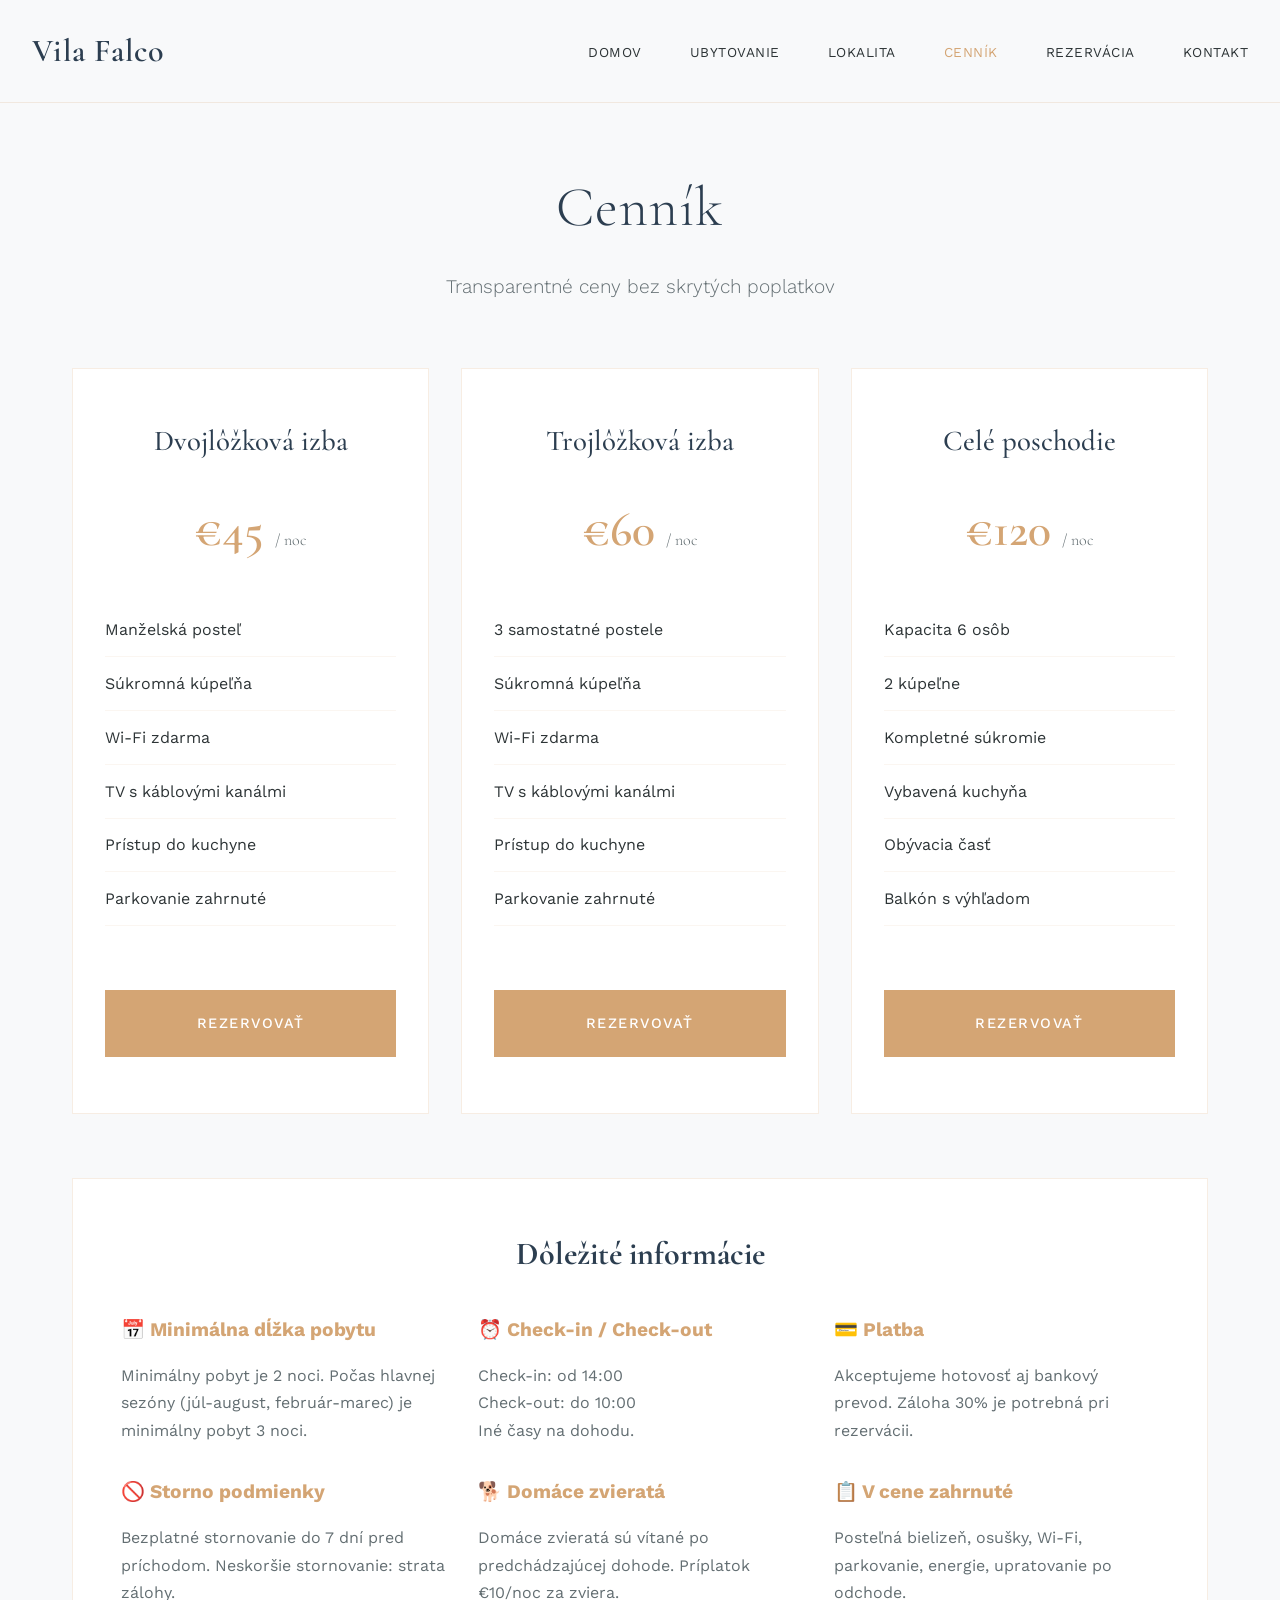
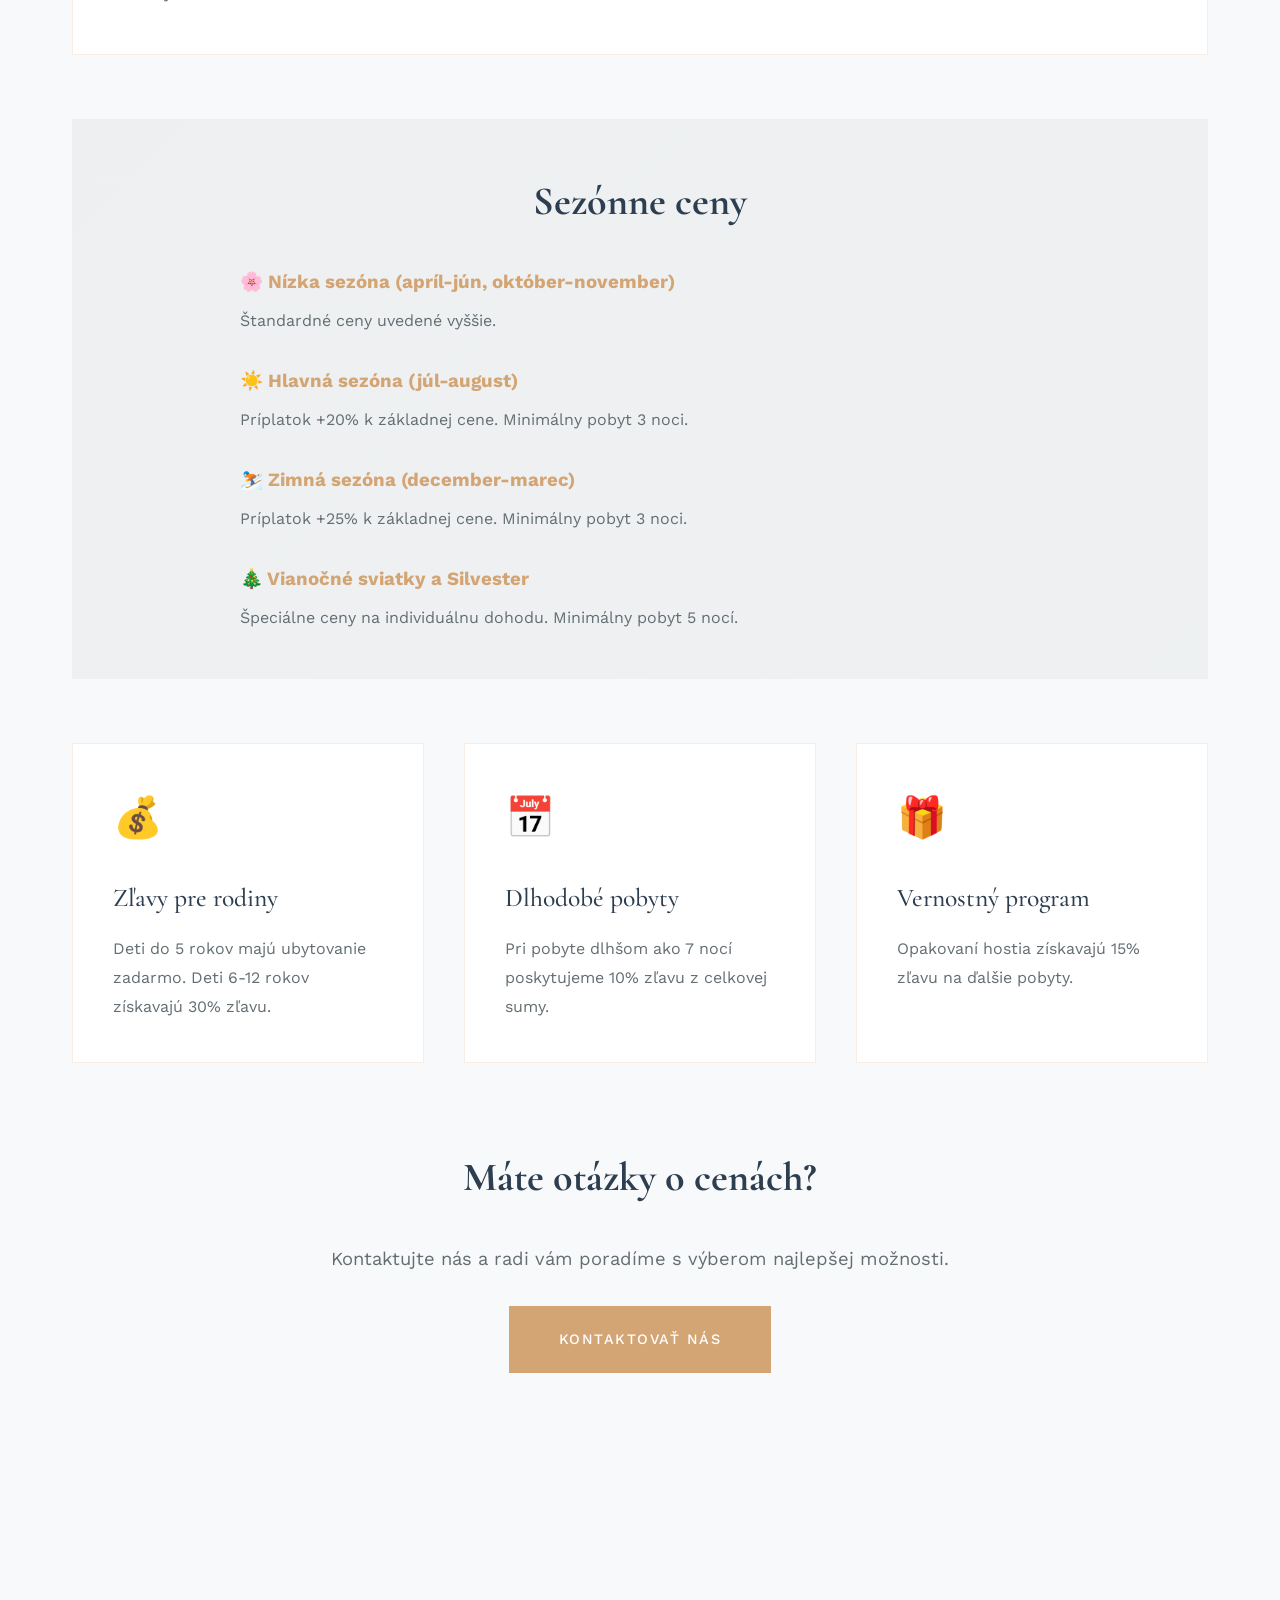
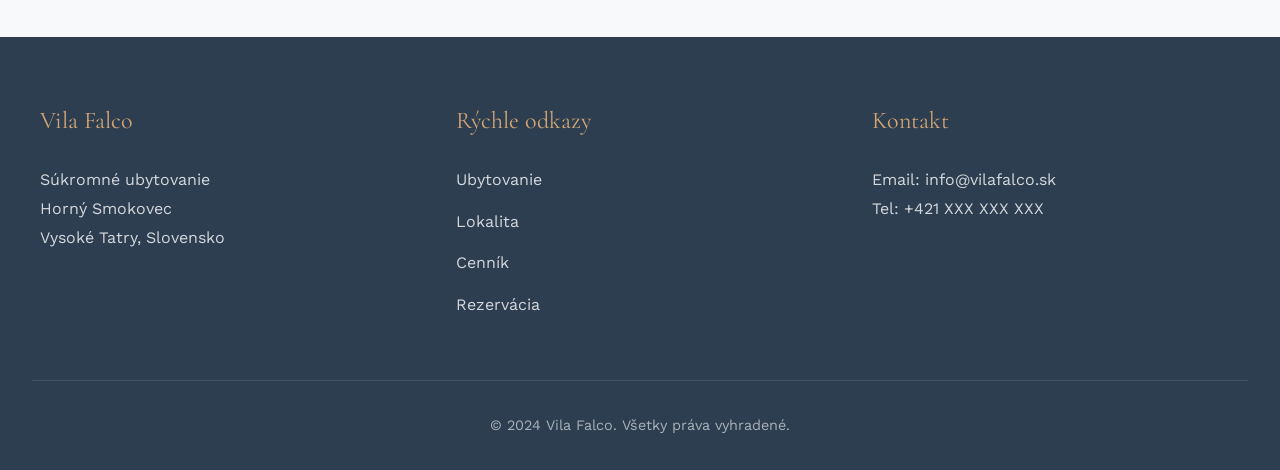
==== cennik.html @ 4a30be4c "Add files via upload" ====
<!DOCTYPE html>
<html lang="sk">
<head>
    <meta charset="UTF-8">
    <meta name="viewport" content="width=device-width, initial-scale=1.0">
    <title>Cenník - Vila Falco</title>
    <meta name="description" content="Cenník ubytovania Vila Falco - transparentné ceny bez skrytých poplatkov.">
    <link rel="stylesheet" href="styles.css">
</head>
<body>
    <div class="nav-container">
        <nav>
            <a href="index.html" class="logo">Vila Falco</a>
            <ul class="nav-links">
                <li><a href="index.html">Domov</a></li>
                <li><a href="ubytovanie.html">Ubytovanie</a></li>
                <li><a href="lokalita.html">Lokalita</a></li>
                <li><a href="cennik.html" class="active">Cenník</a></li>
                <li><a href="rezervacia.html">Rezervácia</a></li>
                <li><a href="kontakt.html">Kontakt</a></li>
            </ul>
        </nav>
    </div>

    <main>
        <div class="container">
            <h1 class="page-title">Cenník</h1>
            <p class="page-subtitle">Transparentné ceny bez skrytých poplatkov</p>

            <div class="pricing-grid">
                <div class="pricing-card">
                    <h3>Dvojlôžková izba</h3>
                    <div class="price">
                        €45
                        <span class="price-period">/ noc</span>
                    </div>
                    <ul class="pricing-features">
                        <li>Manželská posteľ</li>
                        <li>Súkromná kúpeľňa</li>
                        <li>Wi-Fi zdarma</li>
                        <li>TV s káblovými kanálmi</li>
                        <li>Prístup do kuchyne</li>
                        <li>Parkovanie zahrnuté</li>
                    </ul>
                    <a href="rezervacia.html" class="cta-button" style="margin-top: 2rem; width: 100%; text-align: center;">Rezervovať</a>
                </div>

                <div class="pricing-card">
                    <h3>Trojlôžková izba</h3>
                    <div class="price">
                        €60
                        <span class="price-period">/ noc</span>
                    </div>
                    <ul class="pricing-features">
                        <li>3 samostatné postele</li>
                        <li>Súkromná kúpeľňa</li>
                        <li>Wi-Fi zdarma</li>
                        <li>TV s káblovými kanálmi</li>
                        <li>Prístup do kuchyne</li>
                        <li>Parkovanie zahrnuté</li>
                    </ul>
                    <a href="rezervacia.html" class="cta-button" style="margin-top: 2rem; width: 100%; text-align: center;">Rezervovať</a>
                </div>

                <div class="pricing-card">
                    <h3>Celé poschodie</h3>
                    <div class="price">
                        €120
                        <span class="price-period">/ noc</span>
                    </div>
                    <ul class="pricing-features">
                        <li>Kapacita 6 osôb</li>
                        <li>2 kúpeľne</li>
                        <li>Kompletné súkromie</li>
                        <li>Vybavená kuchyňa</li>
                        <li>Obývacia časť</li>
                        <li>Balkón s výhľadom</li>
                    </ul>
                    <a href="rezervacia.html" class="cta-button" style="margin-top: 2rem; width: 100%; text-align: center;">Rezervovať</a>
                </div>
            </div>

            <div style="background: white; padding: 3rem; margin: 4rem 0; border: 1px solid rgba(212, 165, 116, 0.2);">
                <h2 style="font-family: var(--font-display); font-size: 2rem; text-align: center; margin-bottom: 2rem; color: var(--color-primary);">Dôležité informácie</h2>
                
                <div style="display: grid; grid-template-columns: repeat(auto-fit, minmax(300px, 1fr)); gap: 2rem;">
                    <div>
                        <h3 style="color: var(--color-accent); margin-bottom: 1rem; font-size: 1.2rem;">📅 Minimálna dĺžka pobytu</h3>
                        <p style="color: var(--color-text-light);">Minimálny pobyt je 2 noci. Počas hlavnej sezóny (júl-august, február-marec) je minimálny pobyt 3 noci.</p>
                    </div>
                    
                    <div>
                        <h3 style="color: var(--color-accent); margin-bottom: 1rem; font-size: 1.2rem;">⏰ Check-in / Check-out</h3>
                        <p style="color: var(--color-text-light);">Check-in: od 14:00<br>Check-out: do 10:00<br>Iné časy na dohodu.</p>
                    </div>
                    
                    <div>
                        <h3 style="color: var(--color-accent); margin-bottom: 1rem; font-size: 1.2rem;">💳 Platba</h3>
                        <p style="color: var(--color-text-light);">Akceptujeme hotovosť aj bankový prevod. Záloha 30% je potrebná pri rezervácii.</p>
                    </div>
                    
                    <div>
                        <h3 style="color: var(--color-accent); margin-bottom: 1rem; font-size: 1.2rem;">🚫 Storno podmienky</h3>
                        <p style="color: var(--color-text-light);">Bezplatné stornovanie do 7 dní pred príchodom. Neskoršie stornovanie: strata zálohy.</p>
                    </div>
                    
                    <div>
                        <h3 style="color: var(--color-accent); margin-bottom: 1rem; font-size: 1.2rem;">🐕 Domáce zvieratá</h3>
                        <p style="color: var(--color-text-light);">Domáce zvieratá sú vítané po predchádzajúcej dohode. Príplatok €10/noc za zviera.</p>
                    </div>
                    
                    <div>
                        <h3 style="color: var(--color-accent); margin-bottom: 1rem; font-size: 1.2rem;">📋 V cene zahrnuté</h3>
                        <p style="color: var(--color-text-light);">Posteľná bielizeň, osušky, Wi-Fi, parkovanie, energie, upratovanie po odchode.</p>
                    </div>
                </div>
            </div>

            <div style="background: linear-gradient(135deg, rgba(44, 62, 80, 0.05), rgba(61, 90, 76, 0.05)); padding: 3rem; margin: 3rem 0;">
                <h2 style="font-family: var(--font-display); font-size: 2.5rem; text-align: center; margin-bottom: 2rem; color: var(--color-primary);">Sezónne ceny</h2>
                
                <div style="max-width: 800px; margin: 0 auto;">
                    <div style="margin-bottom: 2rem;">
                        <h3 style="color: var(--color-accent); margin-bottom: 0.5rem;">🌸 Nízka sezóna (apríl-jún, október-november)</h3>
                        <p style="color: var(--color-text-light);">Štandardné ceny uvedené vyššie.</p>
                    </div>
                    
                    <div style="margin-bottom: 2rem;">
                        <h3 style="color: var(--color-accent); margin-bottom: 0.5rem;">☀️ Hlavná sezóna (júl-august)</h3>
                        <p style="color: var(--color-text-light);">Príplatok +20% k základnej cene. Minimálny pobyt 3 noci.</p>
                    </div>
                    
                    <div style="margin-bottom: 2rem;">
                        <h3 style="color: var(--color-accent); margin-bottom: 0.5rem;">⛷️ Zimná sezóna (december-marec)</h3>
                        <p style="color: var(--color-text-light);">Príplatok +25% k základnej cene. Minimálny pobyt 3 noci.</p>
                    </div>
                    
                    <div>
                        <h3 style="color: var(--color-accent); margin-bottom: 0.5rem;">🎄 Vianočné sviatky a Silvester</h3>
                        <p style="color: var(--color-text-light);">Špeciálne ceny na individuálnu dohodu. Minimálny pobyt 5 nocí.</p>
                    </div>
                </div>
            </div>

            <div class="features" style="margin-top: 4rem;">
                <div class="feature-card">
                    <div class="feature-icon">💰</div>
                    <h3>Zľavy pre rodiny</h3>
                    <p>Deti do 5 rokov majú ubytovanie zadarmo. Deti 6-12 rokov získavajú 30% zľavu.</p>
                </div>
                
                <div class="feature-card">
                    <div class="feature-icon">📅</div>
                    <h3>Dlhodobé pobyty</h3>
                    <p>Pri pobyte dlhšom ako 7 nocí poskytujeme 10% zľavu z celkovej sumy.</p>
                </div>
                
                <div class="feature-card">
                    <div class="feature-icon">🎁</div>
                    <h3>Vernostný program</h3>
                    <p>Opakovaní hostia získavajú 15% zľavu na ďalšie pobyty.</p>
                </div>
            </div>

            <div style="text-align: center; margin: 5rem 0;">
                <h2 style="font-family: var(--font-display); font-size: 2.5rem; margin-bottom: 2rem; color: var(--color-primary);">Máte otázky o cenách?</h2>
                <p style="font-size: 1.15rem; margin-bottom: 2rem; color: var(--color-text-light);">Kontaktujte nás a radi vám poradíme s výberom najlepšej možnosti.</p>
                <a href="kontakt.html" class="cta-button">Kontaktovať nás</a>
            </div>
        </div>
    </main>

    <footer>
        <div class="footer-content">
            <div class="footer-section">
                <h3>Vila Falco</h3>
                <p>Súkromné ubytovanie<br>
                Horný Smokovec<br>
                Vysoké Tatry, Slovensko</p>
            </div>
            
            <div class="footer-section">
                <h3>Rýchle odkazy</h3>
                <a href="ubytovanie.html">Ubytovanie</a>
                <a href="lokalita.html">Lokalita</a>
                <a href="cennik.html">Cenník</a>
                <a href="rezervacia.html">Rezervácia</a>
            </div>
            
            <div class="footer-section">
                <h3>Kontakt</h3>
                <p>Email: info@vilafalco.sk<br>
                Tel: +421 XXX XXX XXX</p>
            </div>
        </div>
        
        <div class="footer-bottom">
            <p>&copy; 2024 Vila Falco. Všetky práva vyhradené.</p>
        </div>
    </footer>
</body>
</html>
---- styles.css ----
@import url('https://fonts.googleapis.com/css2?family=Cormorant+Garamond:wght@300;400;600;700&family=Work+Sans:wght@300;400;500;600&display=swap');

:root {
  --color-primary: #2c3e50;
  --color-accent: #d4a574;
  --color-mountain: #4a5f7a;
  --color-snow: #f8f9fa;
  --color-forest: #3d5a4c;
  --color-text: #2d3436;
  --color-text-light: #636e72;
  
  --font-display: 'Cormorant Garamond', serif;
  --font-body: 'Work Sans', sans-serif;
  
  --transition: all 0.4s cubic-bezier(0.4, 0, 0.2, 1);
}

* {
  margin: 0;
  padding: 0;
  box-sizing: border-box;
}

body {
  font-family: var(--font-body);
  color: var(--color-text);
  line-height: 1.7;
  background: var(--color-snow);
  overflow-x: hidden;
}

/* Navigation */
.nav-container {
  position: fixed;
  top: 0;
  left: 0;
  right: 0;
  background: rgba(248, 249, 250, 0.95);
  backdrop-filter: blur(10px);
  z-index: 1000;
  border-bottom: 1px solid rgba(212, 165, 116, 0.2);
  transition: var(--transition);
}

nav {
  max-width: 1400px;
  margin: 0 auto;
  padding: 1.5rem 2rem;
  display: flex;
  justify-content: space-between;
  align-items: center;
}

.logo {
  font-family: var(--font-display);
  font-size: 2rem;
  font-weight: 600;
  color: var(--color-primary);
  text-decoration: none;
  letter-spacing: 1px;
  position: relative;
}

.logo::after {
  content: '';
  position: absolute;
  bottom: -5px;
  left: 0;
  width: 0;
  height: 2px;
  background: var(--color-accent);
  transition: var(--transition);
}

.logo:hover::after {
  width: 100%;
}

.nav-links {
  display: flex;
  gap: 3rem;
  list-style: none;
}

.nav-links a {
  color: var(--color-text);
  text-decoration: none;
  font-weight: 400;
  font-size: 0.95rem;
  letter-spacing: 0.5px;
  position: relative;
  transition: var(--transition);
  text-transform: uppercase;
  font-size: 0.85rem;
}

.nav-links a::before {
  content: '';
  position: absolute;
  bottom: -5px;
  left: 0;
  width: 0;
  height: 1px;
  background: var(--color-accent);
  transition: var(--transition);
}

.nav-links a:hover {
  color: var(--color-accent);
}

.nav-links a:hover::before {
  width: 100%;
}

.nav-links a.active {
  color: var(--color-accent);
}

/* Hero Section */
.hero {
  height: 85vh;
  background: linear-gradient(135deg, rgba(44, 62, 80, 0.7), rgba(61, 90, 76, 0.6)), 
              url('https://images.unsplash.com/photo-1506905925346-21bda4d32df4?q=80&w=2000') center/cover;
  display: flex;
  align-items: center;
  justify-content: center;
  position: relative;
  margin-top: 80px;
  overflow: hidden;
}

.hero::before {
  content: '';
  position: absolute;
  inset: 0;
  background: repeating-linear-gradient(
    0deg,
    transparent,
    transparent 2px,
    rgba(255, 255, 255, 0.03) 2px,
    rgba(255, 255, 255, 0.03) 4px
  );
  pointer-events: none;
}

.hero-content {
  text-align: center;
  color: white;
  z-index: 2;
  max-width: 900px;
  padding: 0 2rem;
  animation: fadeInUp 1s ease-out;
}

.hero h1 {
  font-family: var(--font-display);
  font-size: 5rem;
  font-weight: 300;
  margin-bottom: 1rem;
  letter-spacing: 2px;
  text-shadow: 2px 4px 8px rgba(0, 0, 0, 0.3);
  line-height: 1.2;
}

.hero-subtitle {
  font-size: 1.3rem;
  font-weight: 300;
  letter-spacing: 3px;
  text-transform: uppercase;
  color: var(--color-accent);
  margin-bottom: 2rem;
  text-shadow: 1px 2px 4px rgba(0, 0, 0, 0.3);
}

.hero p {
  font-size: 1.2rem;
  margin-bottom: 2.5rem;
  line-height: 1.8;
  max-width: 600px;
  margin-left: auto;
  margin-right: auto;
  font-weight: 300;
}

.cta-button {
  display: inline-block;
  padding: 1.2rem 3rem;
  background: var(--color-accent);
  color: white;
  text-decoration: none;
  font-weight: 500;
  letter-spacing: 1.5px;
  text-transform: uppercase;
  font-size: 0.9rem;
  transition: var(--transition);
  border: 2px solid var(--color-accent);
  position: relative;
  overflow: hidden;
}

.cta-button::before {
  content: '';
  position: absolute;
  top: 50%;
  left: 50%;
  width: 0;
  height: 0;
  border-radius: 50%;
  background: rgba(255, 255, 255, 0.2);
  transform: translate(-50%, -50%);
  transition: width 0.6s, height 0.6s;
}

.cta-button:hover::before {
  width: 300px;
  height: 300px;
}

.cta-button:hover {
  transform: translateY(-2px);
  box-shadow: 0 10px 25px rgba(212, 165, 116, 0.3);
}

/* Main Content */
main {
  margin-top: 80px;
}

.container {
  max-width: 1200px;
  margin: 0 auto;
  padding: 5rem 2rem;
}

.page-title {
  font-family: var(--font-display);
  font-size: 3.5rem;
  font-weight: 300;
  color: var(--color-primary);
  margin-bottom: 1rem;
  text-align: center;
  letter-spacing: 1px;
}

.page-subtitle {
  text-align: center;
  font-size: 1.2rem;
  color: var(--color-text-light);
  margin-bottom: 4rem;
  font-weight: 300;
}

/* Feature Grid */
.features {
  display: grid;
  grid-template-columns: repeat(auto-fit, minmax(280px, 1fr));
  gap: 2.5rem;
  margin: 4rem 0;
}

.feature-card {
  padding: 2.5rem;
  background: white;
  border: 1px solid rgba(212, 165, 116, 0.2);
  transition: var(--transition);
  position: relative;
  overflow: hidden;
}

.feature-card::before {
  content: '';
  position: absolute;
  top: 0;
  left: 0;
  width: 100%;
  height: 3px;
  background: var(--color-accent);
  transform: scaleX(0);
  transform-origin: left;
  transition: var(--transition);
}

.feature-card:hover::before {
  transform: scaleX(1);
}

.feature-card:hover {
  transform: translateY(-5px);
  box-shadow: 0 15px 40px rgba(0, 0, 0, 0.1);
}

.feature-icon {
  font-size: 2.5rem;
  margin-bottom: 1.5rem;
  color: var(--color-accent);
}

.feature-card h3 {
  font-family: var(--font-display);
  font-size: 1.6rem;
  margin-bottom: 1rem;
  color: var(--color-primary);
  font-weight: 500;
}

.feature-card p {
  color: var(--color-text-light);
  line-height: 1.8;
}

/* Content Section */
.content-section {
  margin: 5rem 0;
  display: grid;
  grid-template-columns: 1fr 1fr;
  gap: 4rem;
  align-items: center;
}

.content-image {
  width: 100%;
  height: 500px;
  object-fit: cover;
  border: 10px solid white;
  box-shadow: 0 20px 60px rgba(0, 0, 0, 0.15);
  transition: var(--transition);
}

.content-image:hover {
  transform: scale(1.02);
  box-shadow: 0 25px 80px rgba(0, 0, 0, 0.2);
}

.content-text h2 {
  font-family: var(--font-display);
  font-size: 2.5rem;
  color: var(--color-primary);
  margin-bottom: 1.5rem;
  font-weight: 400;
}

.content-text p {
  color: var(--color-text-light);
  margin-bottom: 1.5rem;
  line-height: 1.9;
  font-size: 1.05rem;
}

.content-text ul {
  list-style: none;
  margin: 2rem 0;
}

.content-text li {
  padding: 0.8rem 0;
  padding-left: 2rem;
  position: relative;
  color: var(--color-text);
  font-size: 1.05rem;
}

.content-text li::before {
  content: '◆';
  position: absolute;
  left: 0;
  color: var(--color-accent);
  font-size: 0.8rem;
}

/* Footer */
footer {
  background: var(--color-primary);
  color: white;
  padding: 4rem 2rem 2rem;
  margin-top: 6rem;
}

.footer-content {
  max-width: 1200px;
  margin: 0 auto;
  display: grid;
  grid-template-columns: repeat(auto-fit, minmax(250px, 1fr));
  gap: 3rem;
  margin-bottom: 3rem;
}

.footer-section h3 {
  font-family: var(--font-display);
  font-size: 1.5rem;
  margin-bottom: 1.5rem;
  color: var(--color-accent);
  font-weight: 400;
}

.footer-section p,
.footer-section a {
  color: rgba(255, 255, 255, 0.8);
  text-decoration: none;
  display: block;
  margin-bottom: 0.8rem;
  transition: var(--transition);
  line-height: 1.8;
}

.footer-section a:hover {
  color: var(--color-accent);
  padding-left: 5px;
}

.footer-bottom {
  text-align: center;
  padding-top: 2rem;
  border-top: 1px solid rgba(255, 255, 255, 0.1);
  color: rgba(255, 255, 255, 0.6);
  font-size: 0.9rem;
}

/* Animations */
@keyframes fadeInUp {
  from {
    opacity: 0;
    transform: translateY(30px);
  }
  to {
    opacity: 1;
    transform: translateY(0);
  }
}

.fade-in {
  animation: fadeInUp 0.8s ease-out;
}

/* Contact Form */
.contact-form {
  max-width: 700px;
  margin: 3rem auto;
  padding: 3rem;
  background: white;
  border: 1px solid rgba(212, 165, 116, 0.2);
  box-shadow: 0 10px 40px rgba(0, 0, 0, 0.05);
}

.form-group {
  margin-bottom: 2rem;
}

.form-group label {
  display: block;
  margin-bottom: 0.8rem;
  color: var(--color-primary);
  font-weight: 500;
  letter-spacing: 0.5px;
  text-transform: uppercase;
  font-size: 0.85rem;
}

.form-group input,
.form-group textarea,
.form-group select {
  width: 100%;
  padding: 1rem;
  border: 1px solid #ddd;
  font-family: var(--font-body);
  font-size: 1rem;
  transition: var(--transition);
  background: var(--color-snow);
}

.form-group input:focus,
.form-group textarea:focus,
.form-group select:focus {
  outline: none;
  border-color: var(--color-accent);
  background: white;
}

.form-group textarea {
  resize: vertical;
  min-height: 150px;
}

.submit-btn {
  width: 100%;
  padding: 1.2rem;
  background: var(--color-accent);
  color: white;
  border: none;
  font-family: var(--font-body);
  font-size: 1rem;
  font-weight: 500;
  letter-spacing: 1.5px;
  text-transform: uppercase;
  cursor: pointer;
  transition: var(--transition);
}

.submit-btn:hover {
  background: var(--color-primary);
  transform: translateY(-2px);
  box-shadow: 0 10px 25px rgba(0, 0, 0, 0.15);
}

/* Pricing Table */
.pricing-grid {
  display: grid;
  grid-template-columns: repeat(auto-fit, minmax(300px, 1fr));
  gap: 2rem;
  margin: 3rem 0;
}

.pricing-card {
  background: white;
  padding: 3rem 2rem;
  border: 1px solid rgba(212, 165, 116, 0.2);
  text-align: center;
  transition: var(--transition);
  position: relative;
  overflow: hidden;
}

.pricing-card::before {
  content: '';
  position: absolute;
  top: 0;
  left: 0;
  right: 0;
  height: 5px;
  background: linear-gradient(90deg, var(--color-accent), var(--color-mountain));
  transform: scaleX(0);
  transition: var(--transition);
}

.pricing-card:hover::before {
  transform: scaleX(1);
}

.pricing-card:hover {
  transform: translateY(-10px);
  box-shadow: 0 20px 60px rgba(0, 0, 0, 0.1);
}

.pricing-card h3 {
  font-family: var(--font-display);
  font-size: 1.8rem;
  color: var(--color-primary);
  margin-bottom: 1rem;
  font-weight: 500;
}

.price {
  font-family: var(--font-display);
  font-size: 3rem;
  color: var(--color-accent);
  margin: 1.5rem 0;
  font-weight: 600;
}

.price-period {
  font-size: 1rem;
  color: var(--color-text-light);
  font-weight: 300;
}

.pricing-features {
  list-style: none;
  margin: 2rem 0;
  text-align: left;
}

.pricing-features li {
  padding: 0.8rem 0;
  border-bottom: 1px solid rgba(212, 165, 116, 0.1);
  color: var(--color-text);
}

/* Responsive */
@media (max-width: 968px) {
  .nav-links {
    gap: 1.5rem;
  }
  
  .hero h1 {
    font-size: 3.5rem;
  }
  
  .content-section {
    grid-template-columns: 1fr;
    gap: 2rem;
  }
  
  .page-title {
    font-size: 2.5rem;
  }
}

@media (max-width: 640px) {
  nav {
    flex-direction: column;
    gap: 1.5rem;
  }
  
  .nav-links {
    flex-wrap: wrap;
    justify-content: center;
    gap: 1rem;
  }
  
  .hero h1 {
    font-size: 2.5rem;
  }
  
  .hero p {
    font-size: 1rem;
  }
  
  .contact-form {
    padding: 2rem 1.5rem;
  }
}
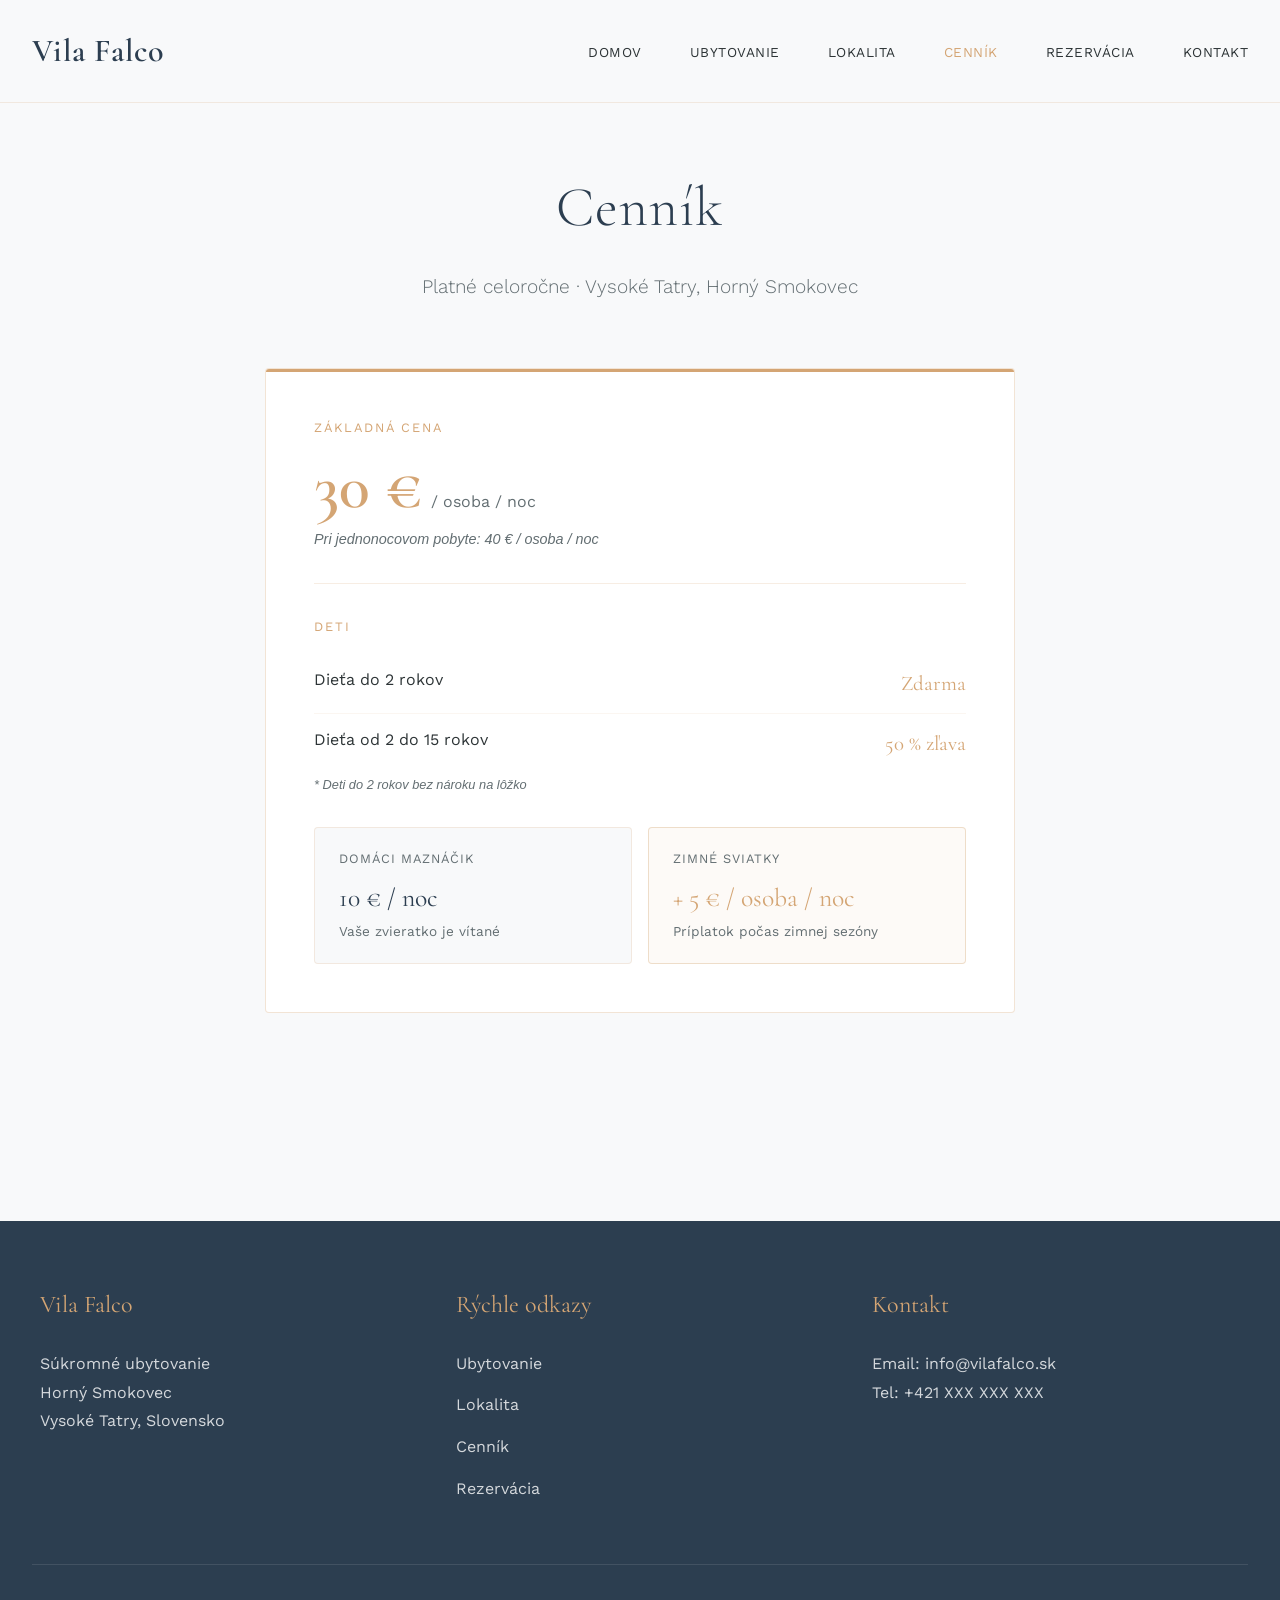
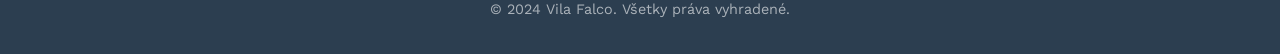
==== commit 4dd93e1c: "Update cennik.html" ====
--- a/cennik.html
+++ b/cennik.html
@@ -22,153 +22,58 @@
         </nav>
     </div>
 
-    <main>
-        <div class="container">
-            <h1 class="page-title">Cenník</h1>
-            <p class="page-subtitle">Transparentné ceny bez skrytých poplatkov</p>
+<main>
+  <div class="container">
+    <h1 class="page-title">Cenník</h1>
+    <p class="page-subtitle">Platné celoročne · Vysoké Tatry, Horný Smokovec</p>
 
-            <div class="pricing-grid">
-                <div class="pricing-card">
-                    <h3>Dvojlôžková izba</h3>
-                    <div class="price">
-                        €45
-                        <span class="price-period">/ noc</span>
-                    </div>
-                    <ul class="pricing-features">
-                        <li>Manželská posteľ</li>
-                        <li>Súkromná kúpeľňa</li>
-                        <li>Wi-Fi zdarma</li>
-                        <li>TV s káblovými kanálmi</li>
-                        <li>Prístup do kuchyne</li>
-                        <li>Parkovanie zahrnuté</li>
-                    </ul>
-                    <a href="rezervacia.html" class="cta-button" style="margin-top: 2rem; width: 100%; text-align: center;">Rezervovať</a>
-                </div>
+    <div style="max-width: 750px; margin: 0 auto;">
 
-                <div class="pricing-card">
-                    <h3>Trojlôžková izba</h3>
-                    <div class="price">
-                        €60
-                        <span class="price-period">/ noc</span>
-                    </div>
-                    <ul class="pricing-features">
-                        <li>3 samostatné postele</li>
-                        <li>Súkromná kúpeľňa</li>
-                        <li>Wi-Fi zdarma</li>
-                        <li>TV s káblovými kanálmi</li>
-                        <li>Prístup do kuchyne</li>
-                        <li>Parkovanie zahrnuté</li>
-                    </ul>
-                    <a href="rezervacia.html" class="cta-button" style="margin-top: 2rem; width: 100%; text-align: center;">Rezervovať</a>
-                </div>
+      <!-- Hlavná cena -->
+      <div style="background: #fff; border: 1px solid rgba(212,165,116,0.3); border-radius: 4px; padding: 3rem; margin-bottom: 2rem; position: relative; overflow: hidden;">
+        <div style="position: absolute; top: 0; left: 0; right: 0; height: 3px; background: #d4a574;"></div>
 
-                <div class="pricing-card">
-                    <h3>Celé poschodie</h3>
-                    <div class="price">
-                        €120
-                        <span class="price-period">/ noc</span>
-                    </div>
-                    <ul class="pricing-features">
-                        <li>Kapacita 6 osôb</li>
-                        <li>2 kúpeľne</li>
-                        <li>Kompletné súkromie</li>
-                        <li>Vybavená kuchyňa</li>
-                        <li>Obývacia časť</li>
-                        <li>Balkón s výhľadom</li>
-                    </ul>
-                    <a href="rezervacia.html" class="cta-button" style="margin-top: 2rem; width: 100%; text-align: center;">Rezervovať</a>
-                </div>
-            </div>
+        <p style="font-size: 0.8rem; text-transform: uppercase; letter-spacing: 2px; color: #d4a574; margin-bottom: 1rem;">Základná cena</p>
+        <div style="display: flex; align-items: baseline; gap: 0.5rem; margin-bottom: 0.5rem;">
+          <span style="font-family: var(--font-display); font-size: 4rem; font-weight: 600; color: var(--color-accent); line-height: 1;">30 €</span>
+          <span style="color: var(--color-text-light);">/ osoba / noc</span>
+        </div>
+        <p style="font-size: 0.9rem; color: var(--color-text-light); font-style: italic; margin-bottom: 2rem;">
+          Pri jednonocovom pobyte: 40 € / osoba / noc
+        </p>
 
-            <div style="background: white; padding: 3rem; margin: 4rem 0; border: 1px solid rgba(212, 165, 116, 0.2);">
-                <h2 style="font-family: var(--font-display); font-size: 2rem; text-align: center; margin-bottom: 2rem; color: var(--color-primary);">Dôležité informácie</h2>
-                
-                <div style="display: grid; grid-template-columns: repeat(auto-fit, minmax(300px, 1fr)); gap: 2rem;">
-                    <div>
-                        <h3 style="color: var(--color-accent); margin-bottom: 1rem; font-size: 1.2rem;">📅 Minimálna dĺžka pobytu</h3>
-                        <p style="color: var(--color-text-light);">Minimálny pobyt je 2 noci. Počas hlavnej sezóny (júl-august, február-marec) je minimálny pobyt 3 noci.</p>
-                    </div>
-                    
-                    <div>
-                        <h3 style="color: var(--color-accent); margin-bottom: 1rem; font-size: 1.2rem;">⏰ Check-in / Check-out</h3>
-                        <p style="color: var(--color-text-light);">Check-in: od 14:00<br>Check-out: do 10:00<br>Iné časy na dohodu.</p>
-                    </div>
-                    
-                    <div>
-                        <h3 style="color: var(--color-accent); margin-bottom: 1rem; font-size: 1.2rem;">💳 Platba</h3>
-                        <p style="color: var(--color-text-light);">Akceptujeme hotovosť aj bankový prevod. Záloha 30% je potrebná pri rezervácii.</p>
-                    </div>
-                    
-                    <div>
-                        <h3 style="color: var(--color-accent); margin-bottom: 1rem; font-size: 1.2rem;">🚫 Storno podmienky</h3>
-                        <p style="color: var(--color-text-light);">Bezplatné stornovanie do 7 dní pred príchodom. Neskoršie stornovanie: strata zálohy.</p>
-                    </div>
-                    
-                    <div>
-                        <h3 style="color: var(--color-accent); margin-bottom: 1rem; font-size: 1.2rem;">🐕 Domáce zvieratá</h3>
-                        <p style="color: var(--color-text-light);">Domáce zvieratá sú vítané po predchádzajúcej dohode. Príplatok €10/noc za zviera.</p>
-                    </div>
-                    
-                    <div>
-                        <h3 style="color: var(--color-accent); margin-bottom: 1rem; font-size: 1.2rem;">📋 V cene zahrnuté</h3>
-                        <p style="color: var(--color-text-light);">Posteľná bielizeň, osušky, Wi-Fi, parkovanie, energie, upratovanie po odchode.</p>
-                    </div>
-                </div>
-            </div>
+        <!-- Deti -->
+        <div style="border-top: 1px solid rgba(212,165,116,0.2); padding-top: 2rem; margin-top: 1rem;">
+          <p style="font-size: 0.8rem; text-transform: uppercase; letter-spacing: 2px; color: #d4a574; margin-bottom: 1rem;">Deti</p>
+          <div style="display: flex; justify-content: space-between; padding: 0.75rem 0; border-bottom: 1px solid rgba(212,165,116,0.1);">
+            <span>Dieťa do 2 rokov</span>
+            <span style="font-family: var(--font-display); font-size: 1.3rem; color: var(--color-accent);">Zdarma</span>
+          </div>
+          <div style="display: flex; justify-content: space-between; padding: 0.75rem 0;">
+            <span>Dieťa od 2 do 15 rokov</span>
+            <span style="font-family: var(--font-display); font-size: 1.3rem; color: var(--color-accent);">50 % zľava</span>
+          </div>
+          <p style="font-size: 0.8rem; color: var(--color-text-light); font-style: italic;">* Deti do 2 rokov bez nároku na lôžko</p>
+        </div>
 
-            <div style="background: linear-gradient(135deg, rgba(44, 62, 80, 0.05), rgba(61, 90, 76, 0.05)); padding: 3rem; margin: 3rem 0;">
-                <h2 style="font-family: var(--font-display); font-size: 2.5rem; text-align: center; margin-bottom: 2rem; color: var(--color-primary);">Sezónne ceny</h2>
-                
-                <div style="max-width: 800px; margin: 0 auto;">
-                    <div style="margin-bottom: 2rem;">
-                        <h3 style="color: var(--color-accent); margin-bottom: 0.5rem;">🌸 Nízka sezóna (apríl-jún, október-november)</h3>
-                        <p style="color: var(--color-text-light);">Štandardné ceny uvedené vyššie.</p>
-                    </div>
-                    
-                    <div style="margin-bottom: 2rem;">
-                        <h3 style="color: var(--color-accent); margin-bottom: 0.5rem;">☀️ Hlavná sezóna (júl-august)</h3>
-                        <p style="color: var(--color-text-light);">Príplatok +20% k základnej cene. Minimálny pobyt 3 noci.</p>
-                    </div>
-                    
-                    <div style="margin-bottom: 2rem;">
-                        <h3 style="color: var(--color-accent); margin-bottom: 0.5rem;">⛷️ Zimná sezóna (december-marec)</h3>
-                        <p style="color: var(--color-text-light);">Príplatok +25% k základnej cene. Minimálny pobyt 3 noci.</p>
-                    </div>
-                    
-                    <div>
-                        <h3 style="color: var(--color-accent); margin-bottom: 0.5rem;">🎄 Vianočné sviatky a Silvester</h3>
-                        <p style="color: var(--color-text-light);">Špeciálne ceny na individuálnu dohodu. Minimálny pobyt 5 nocí.</p>
-                    </div>
-                </div>
-            </div>
+        <!-- Príplatky -->
+        <div style="display: grid; grid-template-columns: 1fr 1fr; gap: 1rem; margin-top: 2rem;">
+          <div style="background: #f8f9fa; border: 1px solid rgba(212,165,116,0.2); border-radius: 4px; padding: 1.25rem 1.5rem;">
+            <p style="font-size: 0.8rem; text-transform: uppercase; letter-spacing: 1px; color: var(--color-text-light); margin-bottom: 0.4rem;">Domáci maznáčik</p>
+            <p style="font-family: var(--font-display); font-size: 1.6rem; color: var(--color-primary);">10 € / noc</p>
+            <p style="font-size: 0.85rem; color: var(--color-text-light);">Vaše zvieratko je vítané</p>
+          </div>
+          <div style="background: rgba(212,165,116,0.06); border: 1px solid rgba(212,165,116,0.35); border-radius: 4px; padding: 1.25rem 1.5rem;">
+            <p style="font-size: 0.8rem; text-transform: uppercase; letter-spacing: 1px; color: var(--color-text-light); margin-bottom: 0.4rem;">Zimné sviatky</p>
+            <p style="font-family: var(--font-display); font-size: 1.6rem; color: var(--color-accent);">+ 5 € / osoba / noc</p>
+            <p style="font-size: 0.85rem; color: var(--color-text-light);">Príplatok počas zimnej sezóny</p>
+          </div>
+        </div>
 
-            <div class="features" style="margin-top: 4rem;">
-                <div class="feature-card">
-                    <div class="feature-icon">💰</div>
-                    <h3>Zľavy pre rodiny</h3>
-                    <p>Deti do 5 rokov majú ubytovanie zadarmo. Deti 6-12 rokov získavajú 30% zľavu.</p>
-                </div>
-                
-                <div class="feature-card">
-                    <div class="feature-icon">📅</div>
-                    <h3>Dlhodobé pobyty</h3>
-                    <p>Pri pobyte dlhšom ako 7 nocí poskytujeme 10% zľavu z celkovej sumy.</p>
-                </div>
-                
-                <div class="feature-card">
-                    <div class="feature-icon">🎁</div>
-                    <h3>Vernostný program</h3>
-                    <p>Opakovaní hostia získavajú 15% zľavu na ďalšie pobyty.</p>
-                </div>
-            </div>
-
-            <div style="text-align: center; margin: 5rem 0;">
-                <h2 style="font-family: var(--font-display); font-size: 2.5rem; margin-bottom: 2rem; color: var(--color-primary);">Máte otázky o cenách?</h2>
-                <p style="font-size: 1.15rem; margin-bottom: 2rem; color: var(--color-text-light);">Kontaktujte nás a radi vám poradíme s výberom najlepšej možnosti.</p>
-                <a href="kontakt.html" class="cta-button">Kontaktovať nás</a>
-            </div>
-        </div>
-    </main>
+      </div>
+    </div>
+  </div>
+</main>
 
     <footer>
         <div class="footer-content">
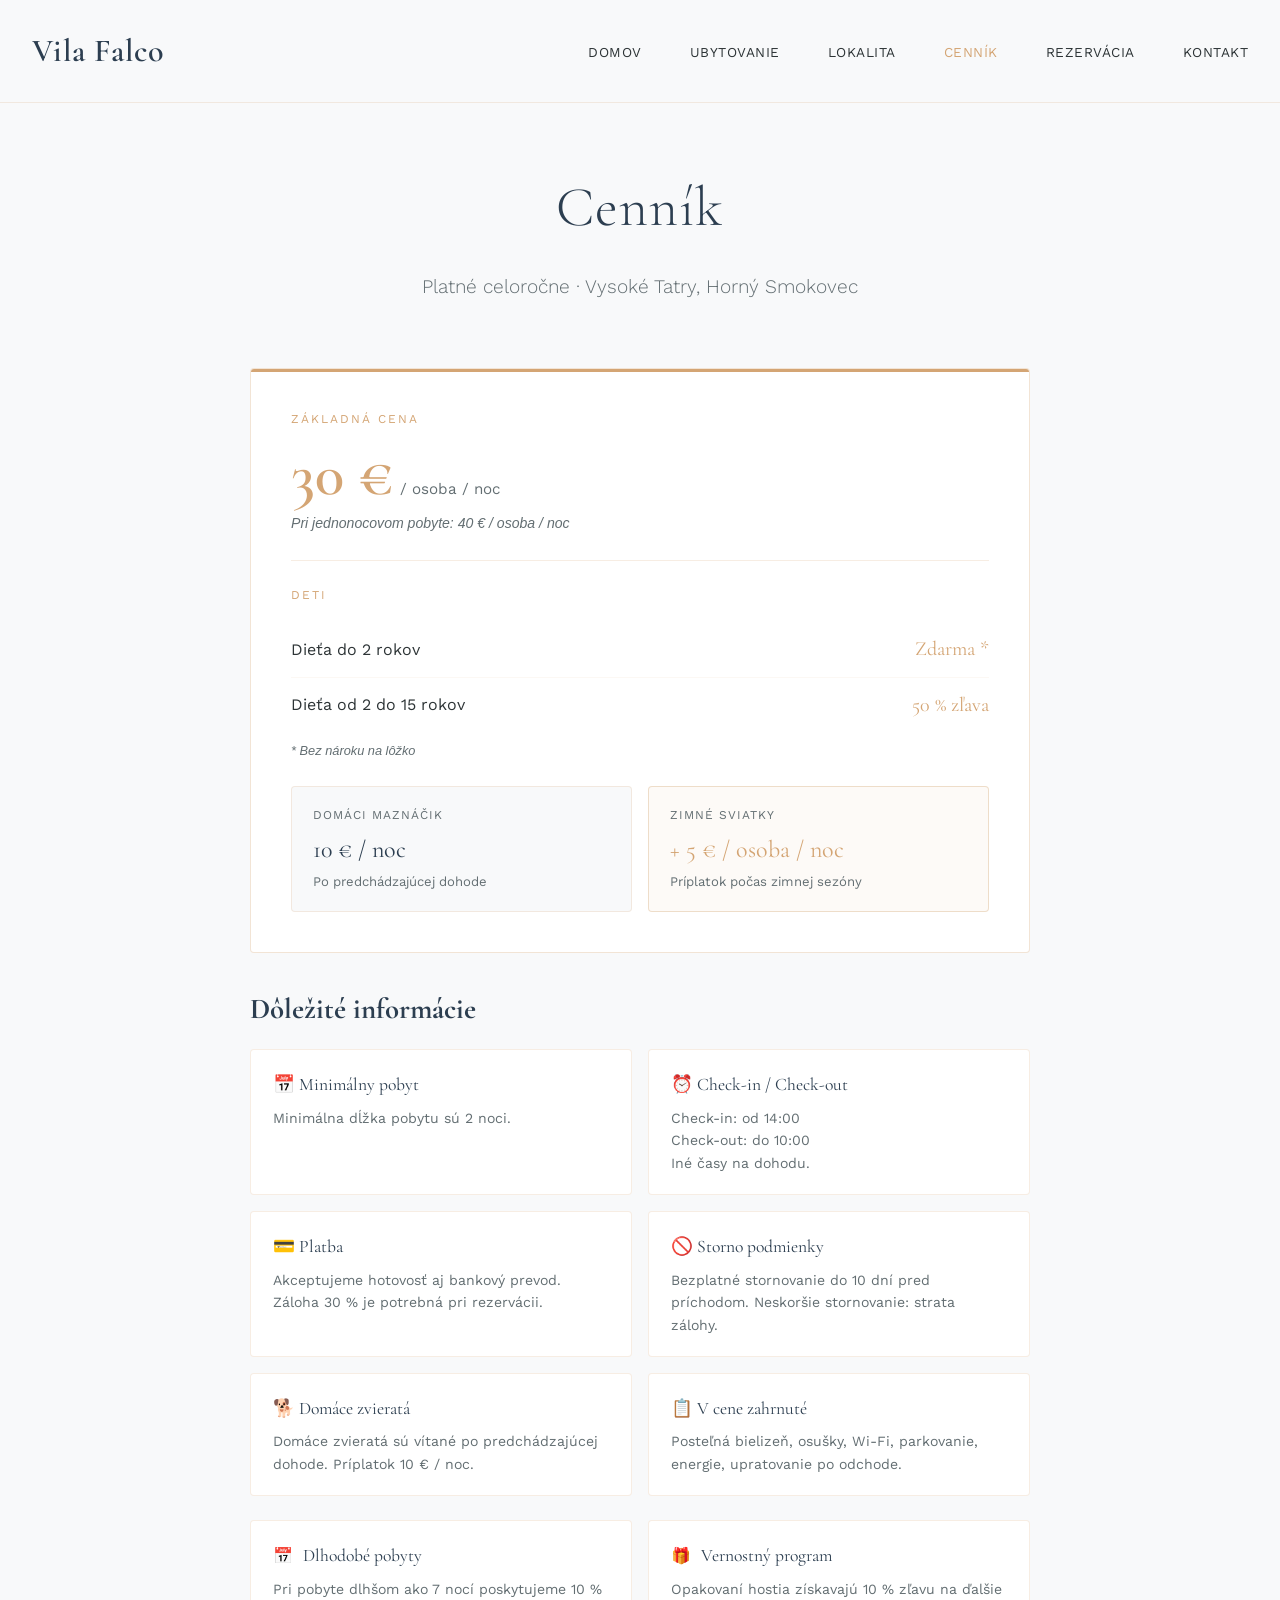
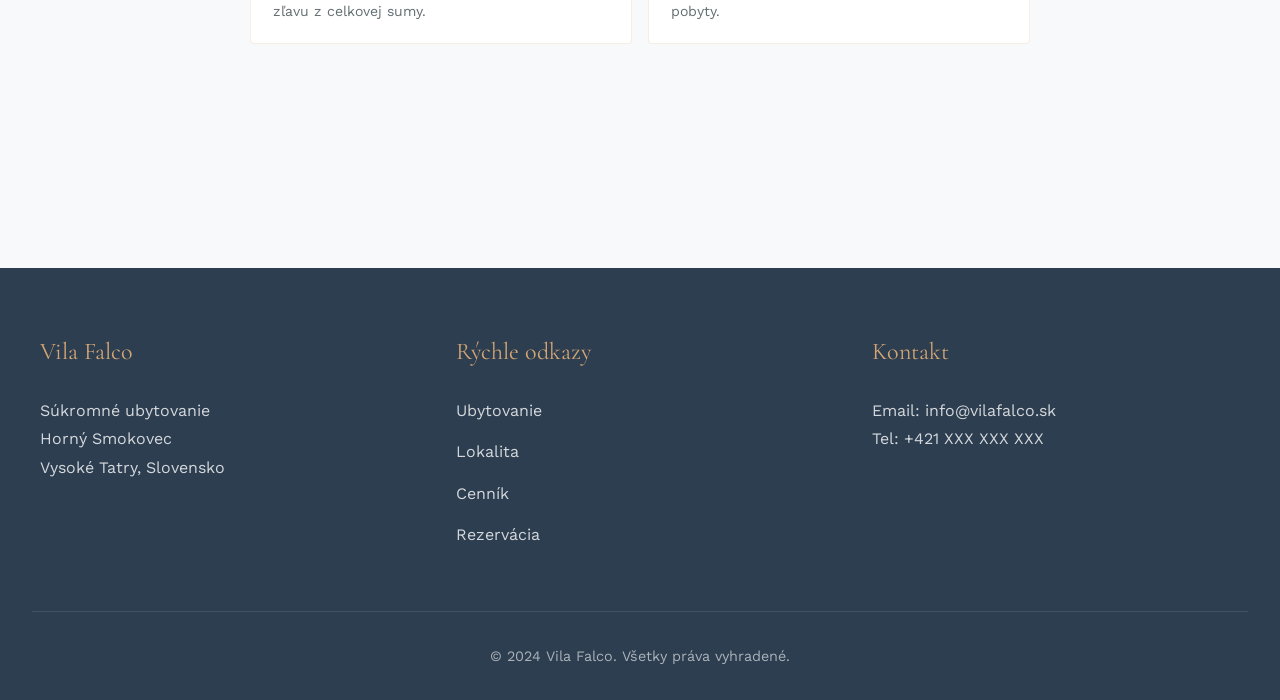
==== commit 25314e0d: "Update cennik.html" ====
--- a/cennik.html
+++ b/cennik.html
@@ -27,50 +27,103 @@
     <h1 class="page-title">Cenník</h1>
     <p class="page-subtitle">Platné celoročne · Vysoké Tatry, Horný Smokovec</p>
 
-    <div style="max-width: 750px; margin: 0 auto;">
+    <div style="max-width: 780px; margin: 0 auto;">
 
-      <!-- Hlavná cena -->
-      <div style="background: #fff; border: 1px solid rgba(212,165,116,0.3); border-radius: 4px; padding: 3rem; margin-bottom: 2rem; position: relative; overflow: hidden;">
+      <!-- Základná cena -->
+      <div style="background: #fff; border: 1px solid rgba(212,165,116,0.3); border-radius: 4px; padding: 2.5rem; margin-bottom: 2rem; position: relative; overflow: hidden;">
         <div style="position: absolute; top: 0; left: 0; right: 0; height: 3px; background: #d4a574;"></div>
 
-        <p style="font-size: 0.8rem; text-transform: uppercase; letter-spacing: 2px; color: #d4a574; margin-bottom: 1rem;">Základná cena</p>
-        <div style="display: flex; align-items: baseline; gap: 0.5rem; margin-bottom: 0.5rem;">
-          <span style="font-family: var(--font-display); font-size: 4rem; font-weight: 600; color: var(--color-accent); line-height: 1;">30 €</span>
-          <span style="color: var(--color-text-light);">/ osoba / noc</span>
+        <p style="font-size: 0.75rem; text-transform: uppercase; letter-spacing: 2px; color: #d4a574; margin-bottom: 1rem;">Základná cena</p>
+        <div style="display: flex; align-items: baseline; gap: 0.4rem;">
+          <span style="font-family: var(--font-display); font-size: 3.8rem; font-weight: 600; color: var(--color-accent); line-height: 1;">30 €</span>
+          <span style="color: var(--color-text-light); font-size: 0.95rem;">/ osoba / noc</span>
         </div>
-        <p style="font-size: 0.9rem; color: var(--color-text-light); font-style: italic; margin-bottom: 2rem;">
-          Pri jednonocovom pobyte: 40 € / osoba / noc
-        </p>
+        <p style="font-size: 0.88rem; color: var(--color-text-light); font-style: italic; margin-top: 0.4rem; margin-bottom: 1.5rem;">Pri jednonocovom pobyte: 40 € / osoba / noc</p>
 
-        <!-- Deti -->
-        <div style="border-top: 1px solid rgba(212,165,116,0.2); padding-top: 2rem; margin-top: 1rem;">
-          <p style="font-size: 0.8rem; text-transform: uppercase; letter-spacing: 2px; color: #d4a574; margin-bottom: 1rem;">Deti</p>
-          <div style="display: flex; justify-content: space-between; padding: 0.75rem 0; border-bottom: 1px solid rgba(212,165,116,0.1);">
-            <span>Dieťa do 2 rokov</span>
-            <span style="font-family: var(--font-display); font-size: 1.3rem; color: var(--color-accent);">Zdarma</span>
+        <hr style="border: none; border-top: 1px solid rgba(212,165,116,0.2); margin: 1.5rem 0;">
+
+        <p style="font-size: 0.75rem; text-transform: uppercase; letter-spacing: 2px; color: #d4a574; margin-bottom: 1rem;">Deti</p>
+        <div style="display: flex; justify-content: space-between; align-items: center; padding: 0.65rem 0; border-bottom: 1px solid rgba(212,165,116,0.08);">
+          <span>Dieťa do 2 rokov</span>
+          <span style="font-family: var(--font-display); font-size: 1.25rem; color: var(--color-accent);">Zdarma *</span>
+        </div>
+        <div style="display: flex; justify-content: space-between; align-items: center; padding: 0.65rem 0;">
+          <span>Dieťa od 2 do 15 rokov</span>
+          <span style="font-family: var(--font-display); font-size: 1.25rem; color: var(--color-accent);">50 % zľava</span>
+        </div>
+        <p style="font-size: 0.8rem; color: var(--color-text-light); font-style: italic; margin-top: 0.5rem;">* Bez nároku na lôžko</p>
+
+        <div style="display: grid; grid-template-columns: 1fr 1fr; gap: 1rem; margin-top: 1.5rem;">
+          <div style="background: #f8f9fa; border: 1px solid rgba(212,165,116,0.2); border-radius: 4px; padding: 1.1rem 1.3rem;">
+            <p style="font-size: 0.75rem; text-transform: uppercase; letter-spacing: 1px; color: var(--color-text-light); margin-bottom: 0.3rem;">Domáci maznáčik</p>
+            <p style="font-family: var(--font-display); font-size: 1.5rem; color: var(--color-primary);">10 € / noc</p>
+            <p style="font-size: 0.82rem; color: var(--color-text-light);">Po predchádzajúcej dohode</p>
           </div>
-          <div style="display: flex; justify-content: space-between; padding: 0.75rem 0;">
-            <span>Dieťa od 2 do 15 rokov</span>
-            <span style="font-family: var(--font-display); font-size: 1.3rem; color: var(--color-accent);">50 % zľava</span>
+          <div style="background: rgba(212,165,116,0.06); border: 1px solid rgba(212,165,116,0.35); border-radius: 4px; padding: 1.1rem 1.3rem;">
+            <p style="font-size: 0.75rem; text-transform: uppercase; letter-spacing: 1px; color: var(--color-text-light); margin-bottom: 0.3rem;">Zimné sviatky</p>
+            <p style="font-family: var(--font-display); font-size: 1.5rem; color: var(--color-accent);">+ 5 € / osoba / noc</p>
+            <p style="font-size: 0.82rem; color: var(--color-text-light);">Príplatok počas zimnej sezóny</p>
           </div>
-          <p style="font-size: 0.8rem; color: var(--color-text-light); font-style: italic;">* Deti do 2 rokov bez nároku na lôžko</p>
+        </div>
+      </div>
+
+      <!-- Dôležité informácie -->
+      <h2 style="font-family: var(--font-display); font-size: 1.8rem; color: var(--color-primary); margin-bottom: 1rem;">Dôležité informácie</h2>
+      <div style="display: grid; grid-template-columns: 1fr 1fr; gap: 1rem; margin-bottom: 1.5rem;">
+
+        <div style="background: #fff; border: 1px solid rgba(212,165,116,0.2); border-radius: 4px; padding: 1.25rem 1.4rem;">
+          <p style="font-family: var(--font-display); font-size: 1.1rem; color: var(--color-primary); margin-bottom: 0.4rem;">📅 Minimálny pobyt</p>
+          <p style="font-size: 0.88rem; color: var(--color-text-light); line-height: 1.6;">Minimálna dĺžka pobytu sú 2 noci.</p>
         </div>
 
-        <!-- Príplatky -->
-        <div style="display: grid; grid-template-columns: 1fr 1fr; gap: 1rem; margin-top: 2rem;">
-          <div style="background: #f8f9fa; border: 1px solid rgba(212,165,116,0.2); border-radius: 4px; padding: 1.25rem 1.5rem;">
-            <p style="font-size: 0.8rem; text-transform: uppercase; letter-spacing: 1px; color: var(--color-text-light); margin-bottom: 0.4rem;">Domáci maznáčik</p>
-            <p style="font-family: var(--font-display); font-size: 1.6rem; color: var(--color-primary);">10 € / noc</p>
-            <p style="font-size: 0.85rem; color: var(--color-text-light);">Vaše zvieratko je vítané</p>
-          </div>
-          <div style="background: rgba(212,165,116,0.06); border: 1px solid rgba(212,165,116,0.35); border-radius: 4px; padding: 1.25rem 1.5rem;">
-            <p style="font-size: 0.8rem; text-transform: uppercase; letter-spacing: 1px; color: var(--color-text-light); margin-bottom: 0.4rem;">Zimné sviatky</p>
-            <p style="font-family: var(--font-display); font-size: 1.6rem; color: var(--color-accent);">+ 5 € / osoba / noc</p>
-            <p style="font-size: 0.85rem; color: var(--color-text-light);">Príplatok počas zimnej sezóny</p>
-          </div>
+        <div style="background: #fff; border: 1px solid rgba(212,165,116,0.2); border-radius: 4px; padding: 1.25rem 1.4rem;">
+          <p style="font-family: var(--font-display); font-size: 1.1rem; color: var(--color-primary); margin-bottom: 0.4rem;">⏰ Check-in / Check-out</p>
+          <p style="font-size: 0.88rem; color: var(--color-text-light); line-height: 1.6;">Check-in: od 14:00<br>Check-out: do 10:00<br>Iné časy na dohodu.</p>
+        </div>
+
+        <div style="background: #fff; border: 1px solid rgba(212,165,116,0.2); border-radius: 4px; padding: 1.25rem 1.4rem;">
+          <p style="font-family: var(--font-display); font-size: 1.1rem; color: var(--color-primary); margin-bottom: 0.4rem;">💳 Platba</p>
+          <p style="font-size: 0.88rem; color: var(--color-text-light); line-height: 1.6;">Akceptujeme hotovosť aj bankový prevod. Záloha 30 % je potrebná pri rezervácii.</p>
+        </div>
+
+        <div style="background: #fff; border: 1px solid rgba(212,165,116,0.2); border-radius: 4px; padding: 1.25rem 1.4rem;">
+          <p style="font-family: var(--font-display); font-size: 1.1rem; color: var(--color-primary); margin-bottom: 0.4rem;">🚫 Storno podmienky</p>
+          <p style="font-size: 0.88rem; color: var(--color-text-light); line-height: 1.6;">Bezplatné stornovanie do 10 dní pred príchodom. Neskoršie stornovanie: strata zálohy.</p>
+        </div>
+
+        <div style="background: #fff; border: 1px solid rgba(212,165,116,0.2); border-radius: 4px; padding: 1.25rem 1.4rem;">
+          <p style="font-family: var(--font-display); font-size: 1.1rem; color: var(--color-primary); margin-bottom: 0.4rem;">🐕 Domáce zvieratá</p>
+          <p style="font-size: 0.88rem; color: var(--color-text-light); line-height: 1.6;">Domáce zvieratá sú vítané po predchádzajúcej dohode. Príplatok 10 € / noc.</p>
+        </div>
+
+        <div style="background: #fff; border: 1px solid rgba(212,165,116,0.2); border-radius: 4px; padding: 1.25rem 1.4rem;">
+          <p style="font-family: var(--font-display); font-size: 1.1rem; color: var(--color-primary); margin-bottom: 0.4rem;">📋 V cene zahrnuté</p>
+          <p style="font-size: 0.88rem; color: var(--color-text-light); line-height: 1.6;">Posteľná bielizeň, osušky, Wi-Fi, parkovanie, energie, upratovanie po odchode.</p>
         </div>
 
       </div>
+
+<!-- Bonusy -->
+      <div style="display: grid; grid-template-columns: 1fr 1fr; gap: 1rem; margin-bottom: 3rem;">
+
+        <div style="background: #fff; border: 1px solid rgba(212,165,116,0.2); border-radius: 4px; padding: 1.25rem 1.4rem;">
+          <div style="display: flex; align-items: center; gap: 0.6rem; margin-bottom: 0.4rem;">
+            <span style="font-size: 1rem; line-height: 1;">📅</span>
+            <span style="font-family: var(--font-display); font-size: 1.1rem; color: var(--color-primary);">Dlhodobé pobyty</span>
+          </div>
+          <p style="font-size: 0.88rem; color: var(--color-text-light); line-height: 1.6;">Pri pobyte dlhšom ako 7 nocí poskytujeme 10 % zľavu z celkovej sumy.</p>
+        </div>
+
+        <div style="background: #fff; border: 1px solid rgba(212,165,116,0.2); border-radius: 4px; padding: 1.25rem 1.4rem;">
+          <div style="display: flex; align-items: center; gap: 0.6rem; margin-bottom: 0.4rem;">
+            <span style="font-size: 1rem; line-height: 1;">🎁</span>
+            <span style="font-family: var(--font-display); font-size: 1.1rem; color: var(--color-primary);">Vernostný program</span>
+          </div>
+          <p style="font-size: 0.88rem; color: var(--color-text-light); line-height: 1.6;">Opakovaní hostia získavajú 10 % zľavu na ďalšie pobyty.</p>
+        </div>
+
+      </div>
+
     </div>
   </div>
 </main>
